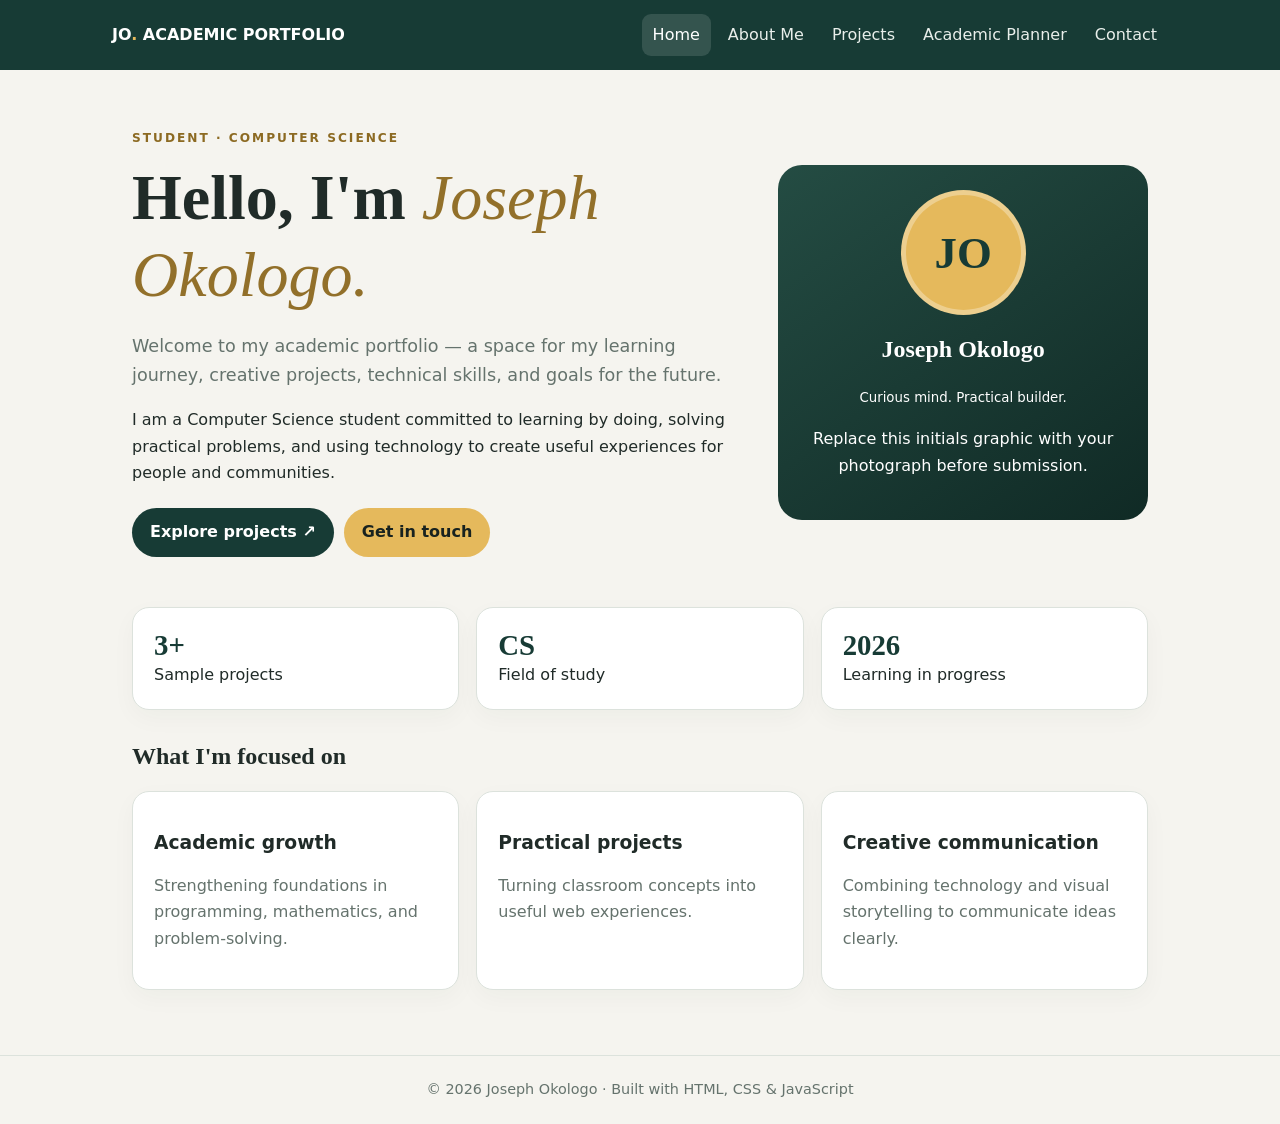
==== index.html @ a7e72e0b "Upload academic portfolio website files Add the HTML pages, responsive CSS stylesheet, and JavaScrip" ====
<!doctype html><html lang="en"><head><meta charset="utf-8"><meta name="viewport" content="width=device-width,initial-scale=1"><meta name="description" content="Joseph Okologo's academic portfolio and student planner"><title>Home | Joseph Okologo</title><link rel="stylesheet" href="styles.css"><script src="script.js" defer></script></head><body><header><div class="nav"><div class="brand">JO<span>.</span> ACADEMIC PORTFOLIO</div><nav aria-label="Main navigation"><a href="index.html" aria-current=page>Home</a><a href="about.html" >About Me</a><a href="projects.html" >Projects</a><a href="planner.html" >Academic Planner</a><a href="contact.html" >Contact</a></nav></div></header><main class="container"><section class="hero"><div><div class="eyebrow">Student · Computer Science</div><h1>Hello, I'm <em>Joseph Okologo.</em></h1><p class="lead">Welcome to my academic portfolio — a space for my learning journey, creative projects, technical skills, and goals for the future.</p><p>I am a Computer Science student committed to learning by doing, solving practical problems, and using technology to create useful experiences for people and communities.</p><div class="actions"><a class="btn" href="projects.html">Explore projects ↗</a><a class="btn gold" href="contact.html">Get in touch</a></div></div><div class="portrait" role="img" aria-label="Initials portrait placeholder"><div><div class="avatar">JO</div><h2>Joseph Okologo</h2><small>Curious mind. Practical builder.</small><p>Replace this initials graphic with your photograph before submission.</p></div></div></section><div class="stats"><div class="stat"><strong>3+</strong>Sample projects</div><div class="stat"><strong>CS</strong>Field of study</div><div class="stat"><strong>2026</strong>Learning in progress</div></div><h2>What I'm focused on</h2><div class="grid3"><article class="card"><h3>Academic growth</h3><p>Strengthening foundations in programming, mathematics, and problem-solving.</p></article><article class="card"><h3>Practical projects</h3><p>Turning classroom concepts into useful web experiences.</p></article><article class="card"><h3>Creative communication</h3><p>Combining technology and visual storytelling to communicate ideas clearly.</p></article></div></main><footer>© <span data-year></span> Joseph Okologo · Built with HTML, CSS & JavaScript</footer></body></html>
---- styles.css ----
*{box-sizing:border-box} :root{--green:#173b35;--gold:#e5b95c;--paper:#f5f4ef;--ink:#202b28;--muted:#65736d;--line:#dce2dc}body{margin:0;background:var(--paper);color:var(--ink);font:16px/1.65 Inter,system-ui,sans-serif}header{background:var(--green);color:#fff;position:sticky;top:0;z-index:5}.nav{max-width:1100px;margin:auto;padding:14px 22px;display:flex;align-items:center;justify-content:space-between;gap:16px;flex-wrap:wrap}.brand{font-weight:800}.brand span{color:var(--gold)}nav{display:flex;gap:6px;flex-wrap:wrap}nav a{color:#e9efeb;text-decoration:none;padding:8px 11px;border-radius:9px}nav a:hover,nav a[aria-current=page]{background:#ffffff20;color:#fff}.container{max-width:1060px;margin:auto;padding:38px 22px 65px}.hero{display:grid;grid-template-columns:1.25fr .75fr;gap:30px;align-items:center;padding:20px 0 38px}.eyebrow{text-transform:uppercase;letter-spacing:2px;font-size:.76rem;font-weight:800;color:#8c6a22}h1,h2,h3{line-height:1.2}h1,h2{font-family:Georgia,serif}h1{font-size:clamp(2.4rem,6vw,4rem);margin:12px 0}h1 em{color:#92702a;font-weight:400}.lead{font-size:1.1rem;color:var(--muted)}.portrait{min-height:300px;border-radius:24px;background:linear-gradient(145deg,#244c43,#102a25);display:grid;place-items:center;text-align:center;color:white;padding:25px}.avatar{width:125px;height:125px;border-radius:50%;background:var(--gold);color:var(--green);display:grid;place-items:center;margin:auto;font:700 2.8rem Georgia;border:5px solid #ffffff50}.actions{display:flex;gap:10px;flex-wrap:wrap;margin-top:22px}.btn{display:inline-block;border:0;border-radius:999px;padding:11px 18px;background:var(--green);color:#fff;font-weight:700;text-decoration:none;cursor:pointer}.btn.gold{background:var(--gold);color:#18221f}.btn:hover{opacity:.88;transform:translateY(-1px)}.grid2,.grid3,.stats{display:grid;gap:17px}.grid2{grid-template-columns:repeat(2,minmax(0,1fr))}.grid3{grid-template-columns:repeat(3,minmax(0,1fr))}.stats{grid-template-columns:repeat(3,1fr);margin:12px 0 32px}.card,.panel,.stat{background:white;border:1px solid var(--line);border-radius:17px;padding:21px;box-shadow:0 8px 24px #1a352509}.stat strong{display:block;font:700 1.8rem Georgia;color:var(--green)}.muted,.card p{color:var(--muted)}.section-head{margin:8px 0 22px}.section-head h1,.section-head h2{margin-bottom:7px}.tag{display:inline-block;padding:3px 9px;border-radius:99px;background:#e8eee8;color:#31564b;font-size:.78rem;font-weight:700;margin:3px}.project-art{height:130px;border-radius:12px;margin-bottom:14px;display:grid;place-items:center;font-size:2.4rem;background:linear-gradient(135deg,#e8d7aa,#f5eee0)}.green{background:linear-gradient(135deg,#21493e,#b7d1bf)}.blue{background:linear-gradient(135deg,#c7d9df,#edf2f3)}.link{color:#275b4c;font-weight:800}.field{display:flex;flex-direction:column;gap:6px;margin-bottom:14px}label{font-weight:700;font-size:.92rem}input,textarea{font:inherit;padding:12px;border:1px solid #cbd5ce;border-radius:10px;width:100%}textarea{min-height:120px;resize:vertical}.form-grid{display:grid;grid-template-columns:1fr 1fr;gap:0 15px}.full{grid-column:1/-1}.feedback{font-size:.9rem}.error{color:#b42318}.success{color:#24754c}.task-form{display:flex;gap:10px;margin-bottom:18px}.task-form input{flex:1}.task-list{list-style:none;padding:0;display:grid;gap:10px}.task{display:flex;align-items:center;gap:12px;padding:13px;border:1px solid var(--line);border-radius:12px;background:#fff}.task span{flex:1;overflow-wrap:anywhere}.task.done span{text-decoration:line-through;color:var(--muted)}.task input[type=checkbox]{width:18px;accent-color:var(--green)}.delete{border:0;background:#fbe8e6;color:#9b2c24;border-radius:8px;padding:7px 10px;cursor:pointer}.table-wrap{overflow:auto}table{width:100%;border-collapse:collapse;min-width:440px}td,th{text-align:left;padding:12px;border-bottom:1px solid var(--line)}th{background:#e9eee8}audio{width:100%}footer{text-align:center;border-top:1px solid var(--line);padding:22px;color:var(--muted);font-size:.9rem}@media(max-width:760px){.hero{grid-template-columns:1fr}.grid3{grid-template-columns:1fr}.grid2,.form-grid{grid-template-columns:1fr}.full{grid-column:auto}.stats{grid-template-columns:1fr}.task-form{flex-direction:column}.container{padding:26px 16px 48px}.nav{align-items:flex-start;flex-direction:column}nav{overflow-x:auto;flex-wrap:nowrap;width:100%}nav a{white-space:nowrap}}
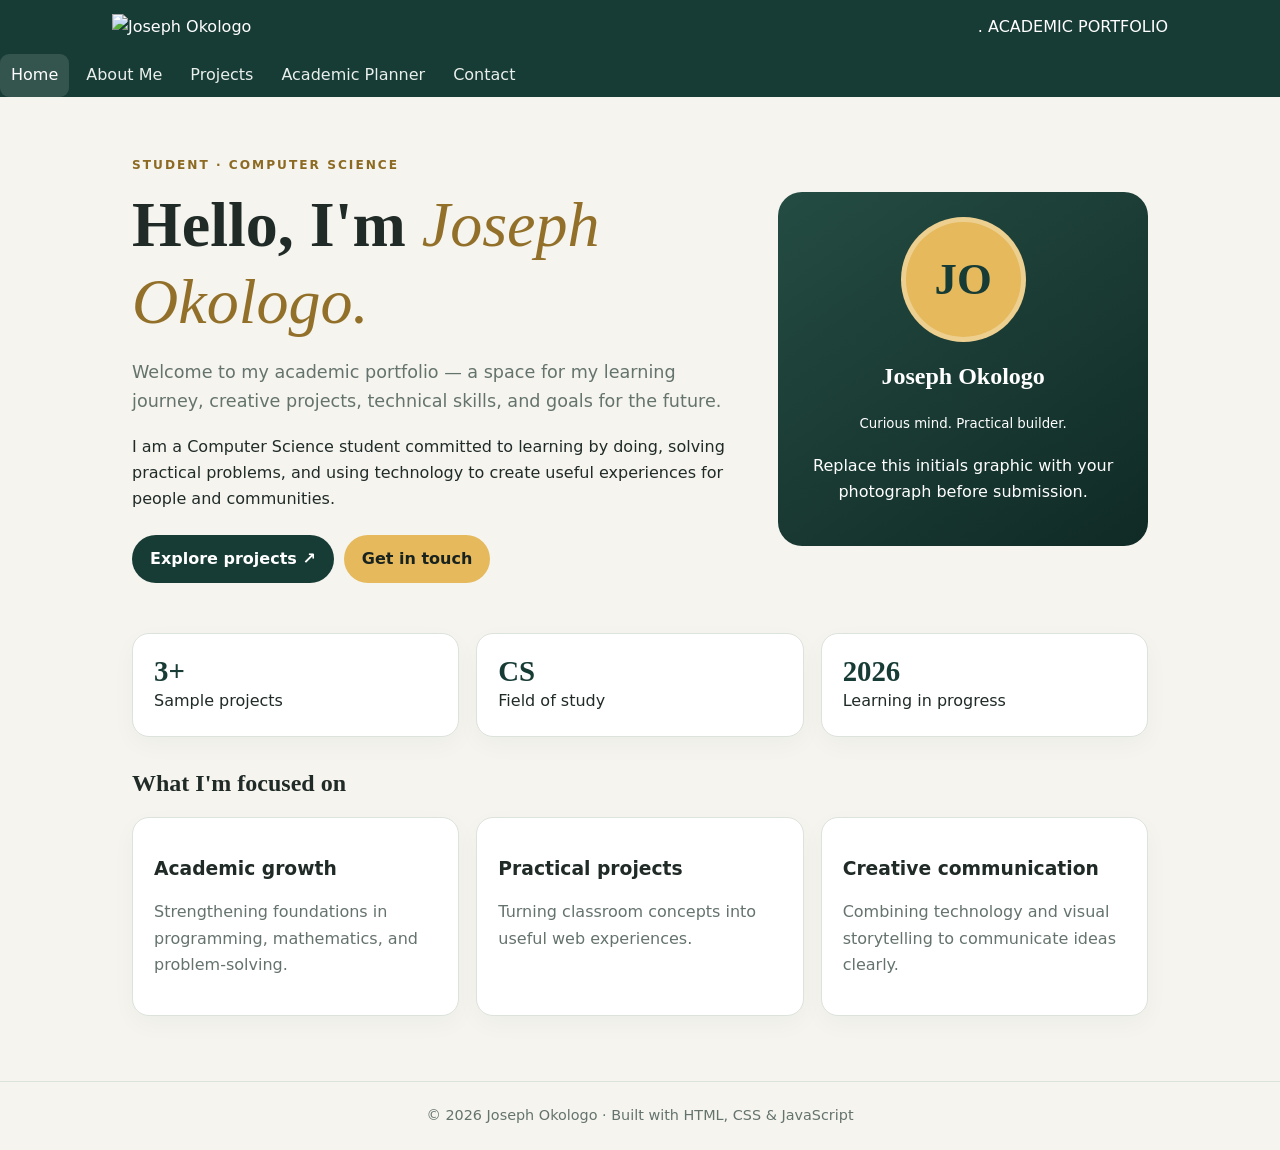
==== commit 79898fc2: "Update index.html" ====
--- a/index.html
+++ b/index.html
@@ -1 +1 @@
-<!doctype html><html lang="en"><head><meta charset="utf-8"><meta name="viewport" content="width=device-width,initial-scale=1"><meta name="description" content="Joseph Okologo's academic portfolio and student planner"><title>Home | Joseph Okologo</title><link rel="stylesheet" href="styles.css"><script src="script.js" defer></script></head><body><header><div class="nav"><div class="brand">JO<span>.</span> ACADEMIC PORTFOLIO</div><nav aria-label="Main navigation"><a href="index.html" aria-current=page>Home</a><a href="about.html" >About Me</a><a href="projects.html" >Projects</a><a href="planner.html" >Academic Planner</a><a href="contact.html" >Contact</a></nav></div></header><main class="container"><section class="hero"><div><div class="eyebrow">Student · Computer Science</div><h1>Hello, I'm <em>Joseph Okologo.</em></h1><p class="lead">Welcome to my academic portfolio — a space for my learning journey, creative projects, technical skills, and goals for the future.</p><p>I am a Computer Science student committed to learning by doing, solving practical problems, and using technology to create useful experiences for people and communities.</p><div class="actions"><a class="btn" href="projects.html">Explore projects ↗</a><a class="btn gold" href="contact.html">Get in touch</a></div></div><div class="portrait" role="img" aria-label="Initials portrait placeholder"><div><div class="avatar">JO</div><h2>Joseph Okologo</h2><small>Curious mind. Practical builder.</small><p>Replace this initials graphic with your photograph before submission.</p></div></div></section><div class="stats"><div class="stat"><strong>3+</strong>Sample projects</div><div class="stat"><strong>CS</strong>Field of study</div><div class="stat"><strong>2026</strong>Learning in progress</div></div><h2>What I'm focused on</h2><div class="grid3"><article class="card"><h3>Academic growth</h3><p>Strengthening foundations in programming, mathematics, and problem-solving.</p></article><article class="card"><h3>Practical projects</h3><p>Turning classroom concepts into useful web experiences.</p></article><article class="card"><h3>Creative communication</h3><p>Combining technology and visual storytelling to communicate ideas clearly.</p></article></div></main><footer>© <span data-year></span> Joseph Okologo · Built with HTML, CSS & JavaScript</footer></body></html>+<!doctype html><html lang="en"><head><meta charset="utf-8"><meta name="viewport" content="width=device-width,initial-scale=1"><meta name="description" content="Joseph Okologo's academic portfolio and student planner"><title>Home | Joseph Okologo</title><link rel="stylesheet" href="styles.css"><script src="script.js" defer></script></head><body><header><div class="nav"><img src="joseph.jpg" alt="Joseph Okologo" class="profile-photo" />.</span> ACADEMIC PORTFOLIO</div><nav aria-label="Main navigation"><a href="index.html" aria-current=page>Home</a><a href="about.html" >About Me</a><a href="projects.html" >Projects</a><a href="planner.html" >Academic Planner</a><a href="contact.html" >Contact</a></nav></div></header><main class="container"><section class="hero"><div><div class="eyebrow">Student · Computer Science</div><h1>Hello, I'm <em>Joseph Okologo.</em></h1><p class="lead">Welcome to my academic portfolio — a space for my learning journey, creative projects, technical skills, and goals for the future.</p><p>I am a Computer Science student committed to learning by doing, solving practical problems, and using technology to create useful experiences for people and communities.</p><div class="actions"><a class="btn" href="projects.html">Explore projects ↗</a><a class="btn gold" href="contact.html">Get in touch</a></div></div><div class="portrait" role="img" aria-label="Initials portrait placeholder"><div><div class="avatar">JO</div><h2>Joseph Okologo</h2><small>Curious mind. Practical builder.</small><p>Replace this initials graphic with your photograph before submission.</p></div></div></section><div class="stats"><div class="stat"><strong>3+</strong>Sample projects</div><div class="stat"><strong>CS</strong>Field of study</div><div class="stat"><strong>2026</strong>Learning in progress</div></div><h2>What I'm focused on</h2><div class="grid3"><article class="card"><h3>Academic growth</h3><p>Strengthening foundations in programming, mathematics, and problem-solving.</p></article><article class="card"><h3>Practical projects</h3><p>Turning classroom concepts into useful web experiences.</p></article><article class="card"><h3>Creative communication</h3><p>Combining technology and visual storytelling to communicate ideas clearly.</p></article></div></main><footer>© <span data-year></span> Joseph Okologo · Built with HTML, CSS & JavaScript</footer></body></html>
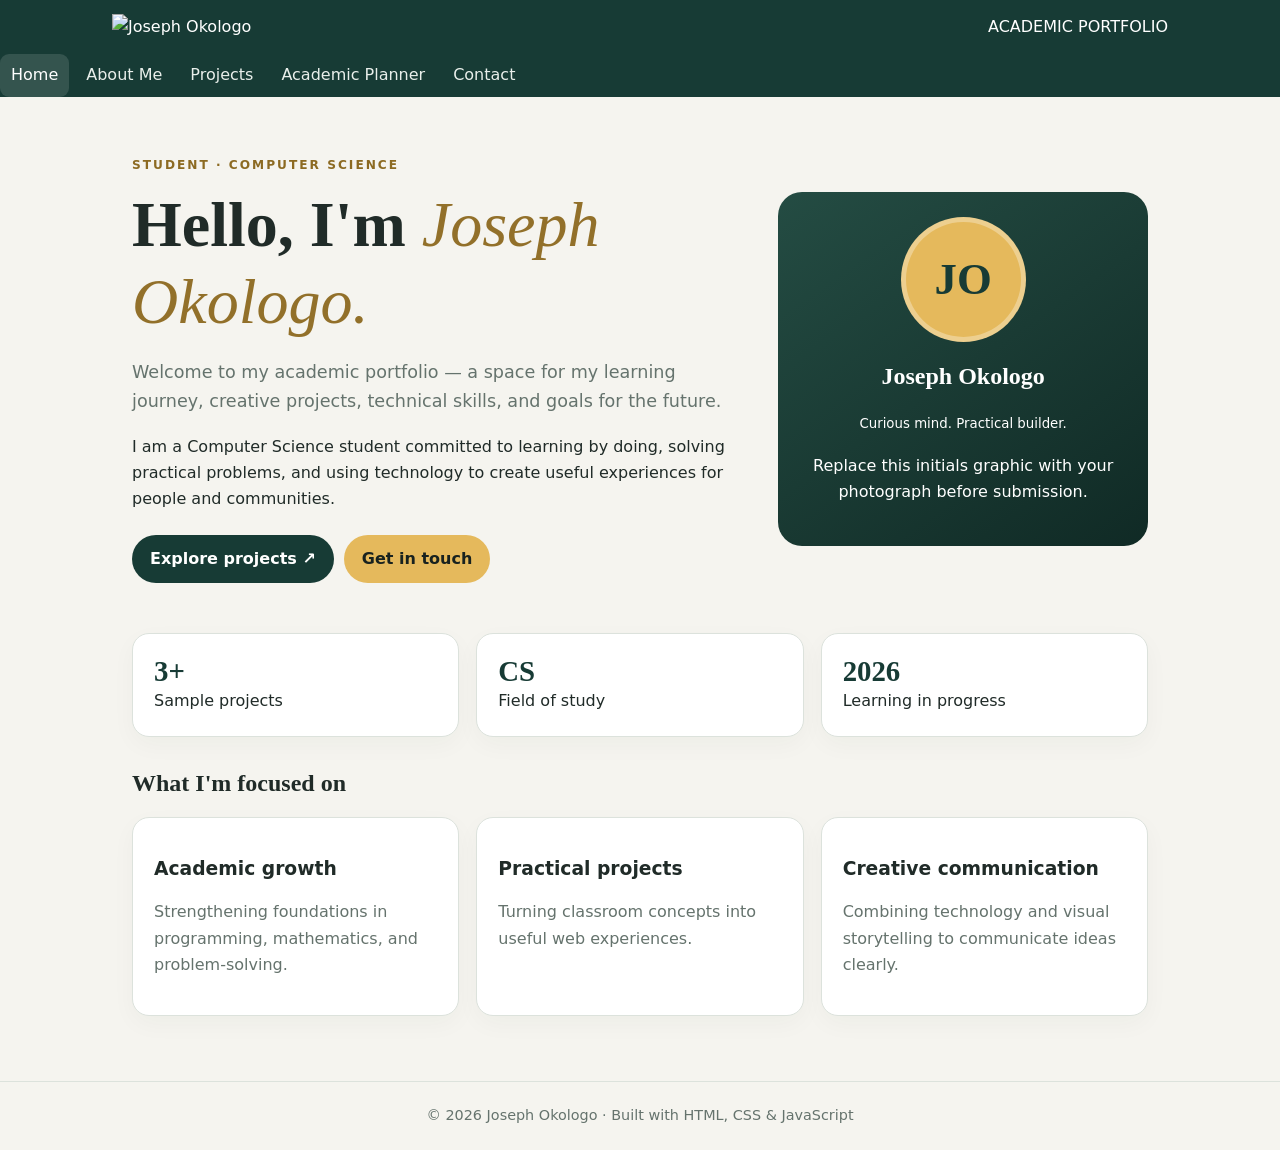
==== commit ad69f12d: "Update index.html" ====
--- a/index.html
+++ b/index.html
@@ -1 +1 @@
-<!doctype html><html lang="en"><head><meta charset="utf-8"><meta name="viewport" content="width=device-width,initial-scale=1"><meta name="description" content="Joseph Okologo's academic portfolio and student planner"><title>Home | Joseph Okologo</title><link rel="stylesheet" href="styles.css"><script src="script.js" defer></script></head><body><header><div class="nav"><img src="joseph.jpg" alt="Joseph Okologo" class="profile-photo" />.</span> ACADEMIC PORTFOLIO</div><nav aria-label="Main navigation"><a href="index.html" aria-current=page>Home</a><a href="about.html" >About Me</a><a href="projects.html" >Projects</a><a href="planner.html" >Academic Planner</a><a href="contact.html" >Contact</a></nav></div></header><main class="container"><section class="hero"><div><div class="eyebrow">Student · Computer Science</div><h1>Hello, I'm <em>Joseph Okologo.</em></h1><p class="lead">Welcome to my academic portfolio — a space for my learning journey, creative projects, technical skills, and goals for the future.</p><p>I am a Computer Science student committed to learning by doing, solving practical problems, and using technology to create useful experiences for people and communities.</p><div class="actions"><a class="btn" href="projects.html">Explore projects ↗</a><a class="btn gold" href="contact.html">Get in touch</a></div></div><div class="portrait" role="img" aria-label="Initials portrait placeholder"><div><div class="avatar">JO</div><h2>Joseph Okologo</h2><small>Curious mind. Practical builder.</small><p>Replace this initials graphic with your photograph before submission.</p></div></div></section><div class="stats"><div class="stat"><strong>3+</strong>Sample projects</div><div class="stat"><strong>CS</strong>Field of study</div><div class="stat"><strong>2026</strong>Learning in progress</div></div><h2>What I'm focused on</h2><div class="grid3"><article class="card"><h3>Academic growth</h3><p>Strengthening foundations in programming, mathematics, and problem-solving.</p></article><article class="card"><h3>Practical projects</h3><p>Turning classroom concepts into useful web experiences.</p></article><article class="card"><h3>Creative communication</h3><p>Combining technology and visual storytelling to communicate ideas clearly.</p></article></div></main><footer>© <span data-year></span> Joseph Okologo · Built with HTML, CSS & JavaScript</footer></body></html>
+<!doctype html><html lang="en"><head><meta charset="utf-8"><meta name="viewport" content="width=device-width,initial-scale=1"><meta name="description" content="Joseph Okologo's academic portfolio and student planner"><title>Home | Joseph Okologo</title><link rel="stylesheet" href="styles.css"><script src="script.js" defer></script></head><body><header><div class="nav"> <img src="joseph.jpg" alt="Joseph Okologo" class="profile-photo"/> </span> ACADEMIC PORTFOLIO</div><nav aria-label="Main navigation"><a href="index.html" aria-current=page>Home</a><a href="about.html" >About Me</a><a href="projects.html" >Projects</a><a href="planner.html" >Academic Planner</a><a href="contact.html" >Contact</a></nav></div></header><main class="container"><section class="hero"><div><div class="eyebrow">Student · Computer Science</div><h1>Hello, I'm <em>Joseph Okologo.</em></h1><p class="lead">Welcome to my academic portfolio — a space for my learning journey, creative projects, technical skills, and goals for the future.</p><p>I am a Computer Science student committed to learning by doing, solving practical problems, and using technology to create useful experiences for people and communities.</p><div class="actions"><a class="btn" href="projects.html">Explore projects ↗</a><a class="btn gold" href="contact.html">Get in touch</a></div></div><div class="portrait" role="img" aria-label="Initials portrait placeholder"><div><div class="avatar">JO</div><h2>Joseph Okologo</h2><small>Curious mind. Practical builder.</small><p>Replace this initials graphic with your photograph before submission.</p></div></div></section><div class="stats"><div class="stat"><strong>3+</strong>Sample projects</div><div class="stat"><strong>CS</strong>Field of study</div><div class="stat"><strong>2026</strong>Learning in progress</div></div><h2>What I'm focused on</h2><div class="grid3"><article class="card"><h3>Academic growth</h3><p>Strengthening foundations in programming, mathematics, and problem-solving.</p></article><article class="card"><h3>Practical projects</h3><p>Turning classroom concepts into useful web experiences.</p></article><article class="card"><h3>Creative communication</h3><p>Combining technology and visual storytelling to communicate ideas clearly.</p></article></div></main><footer>© <span data-year></span> Joseph Okologo · Built with HTML, CSS & JavaScript</footer></body></html>
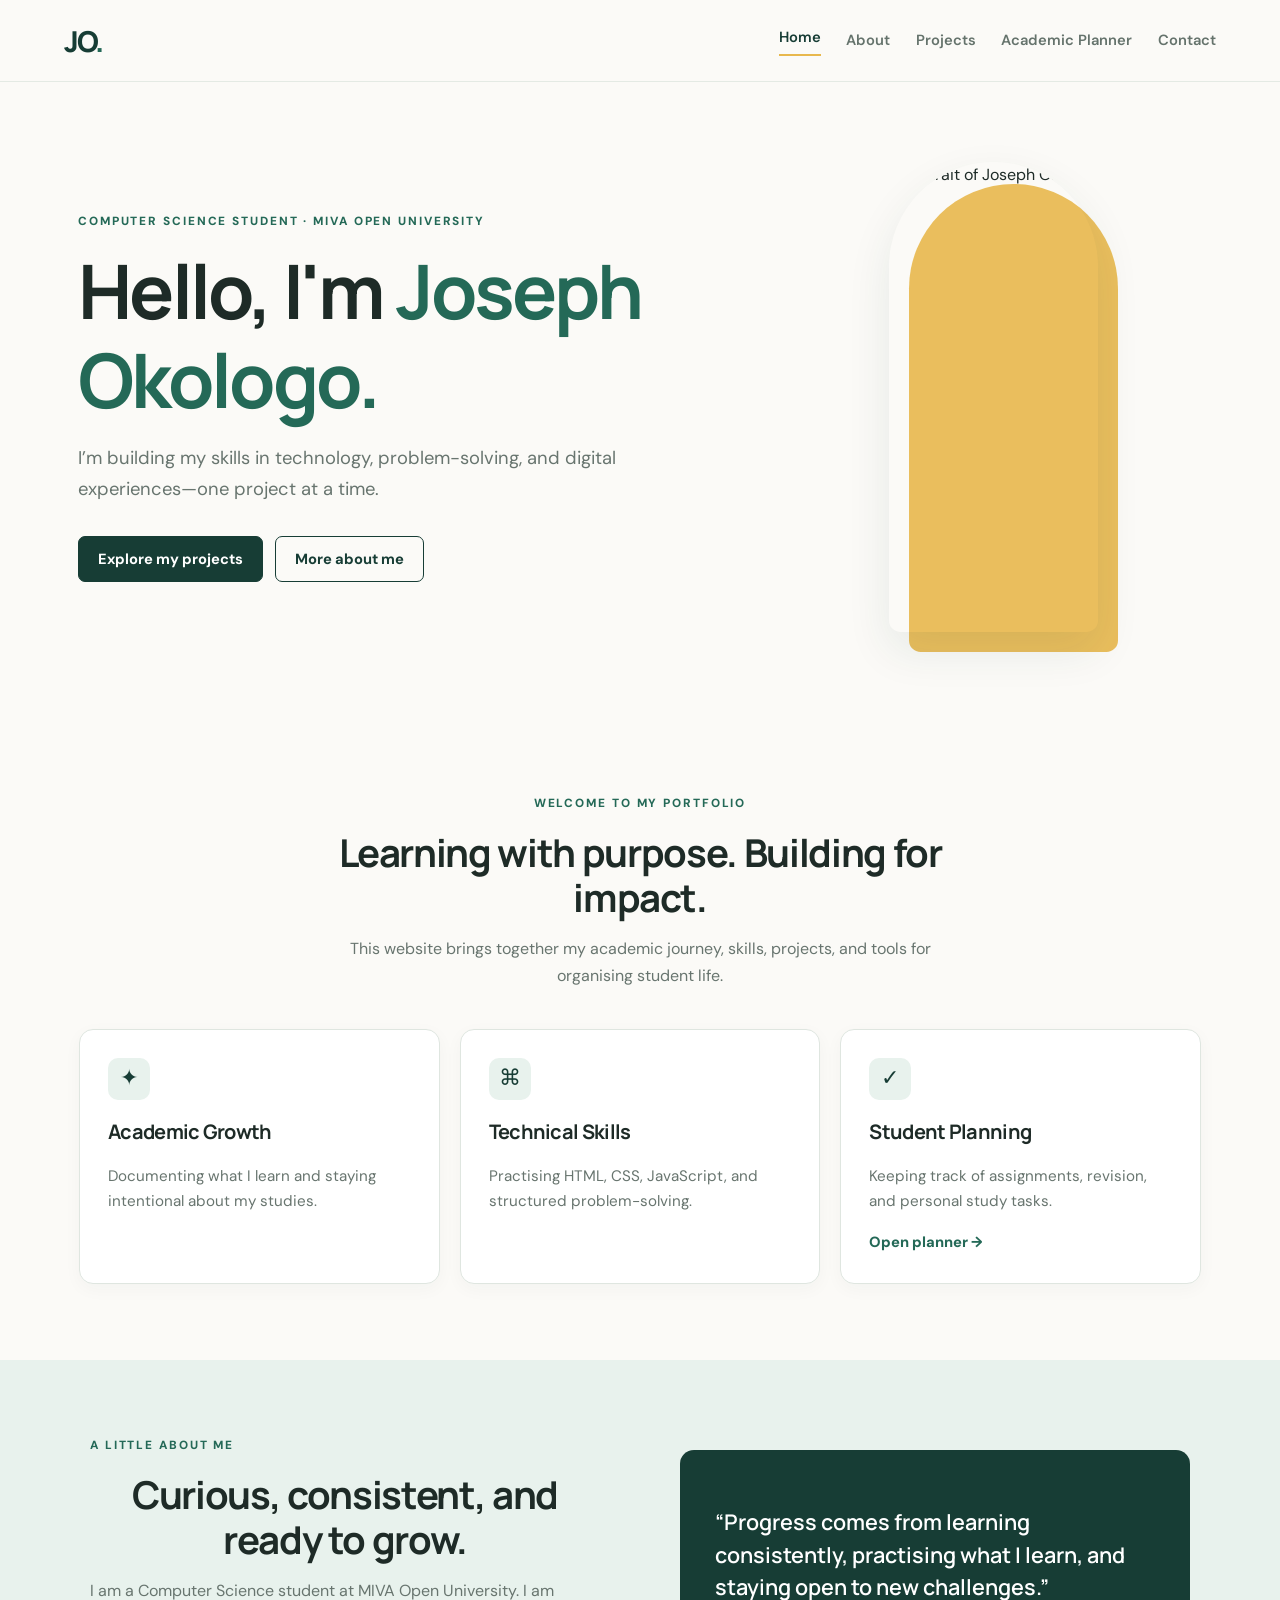
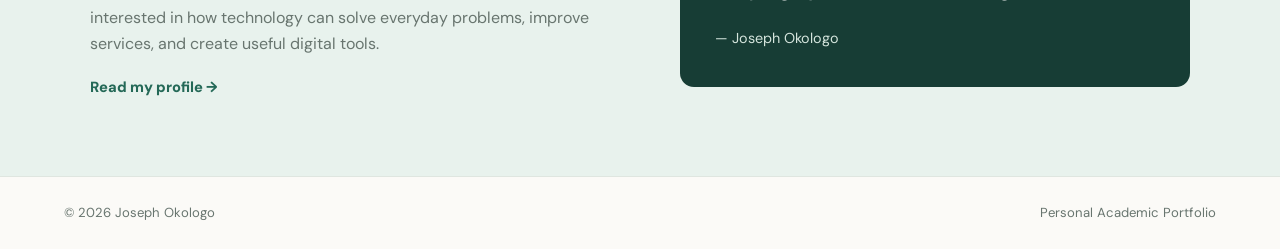
==== commit 757be38f: "Upload academic portfolio website files" ====
--- a/index.html
+++ b/index.html
@@ -1 +1,7 @@
-<!doctype html><html lang="en"><head><meta charset="utf-8"><meta name="viewport" content="width=device-width,initial-scale=1"><meta name="description" content="Joseph Okologo's academic portfolio and student planner"><title>Home | Joseph Okologo</title><link rel="stylesheet" href="styles.css"><script src="script.js" defer></script></head><body><header><div class="nav"> <img src="joseph.jpg" alt="Joseph Okologo" class="profile-photo"/> </span> ACADEMIC PORTFOLIO</div><nav aria-label="Main navigation"><a href="index.html" aria-current=page>Home</a><a href="about.html" >About Me</a><a href="projects.html" >Projects</a><a href="planner.html" >Academic Planner</a><a href="contact.html" >Contact</a></nav></div></header><main class="container"><section class="hero"><div><div class="eyebrow">Student · Computer Science</div><h1>Hello, I'm <em>Joseph Okologo.</em></h1><p class="lead">Welcome to my academic portfolio — a space for my learning journey, creative projects, technical skills, and goals for the future.</p><p>I am a Computer Science student committed to learning by doing, solving practical problems, and using technology to create useful experiences for people and communities.</p><div class="actions"><a class="btn" href="projects.html">Explore projects ↗</a><a class="btn gold" href="contact.html">Get in touch</a></div></div><div class="portrait" role="img" aria-label="Initials portrait placeholder"><div><div class="avatar">JO</div><h2>Joseph Okologo</h2><small>Curious mind. Practical builder.</small><p>Replace this initials graphic with your photograph before submission.</p></div></div></section><div class="stats"><div class="stat"><strong>3+</strong>Sample projects</div><div class="stat"><strong>CS</strong>Field of study</div><div class="stat"><strong>2026</strong>Learning in progress</div></div><h2>What I'm focused on</h2><div class="grid3"><article class="card"><h3>Academic growth</h3><p>Strengthening foundations in programming, mathematics, and problem-solving.</p></article><article class="card"><h3>Practical projects</h3><p>Turning classroom concepts into useful web experiences.</p></article><article class="card"><h3>Creative communication</h3><p>Combining technology and visual storytelling to communicate ideas clearly.</p></article></div></main><footer>© <span data-year></span> Joseph Okologo · Built with HTML, CSS & JavaScript</footer></body></html>
+<!doctype html>
+<html lang="en"><head><meta charset="utf-8"><meta name="viewport" content="width=device-width, initial-scale=1"><meta name="description" content="Joseph Okologo's academic portfolio"><title>Home | Joseph Okologo</title><link rel="stylesheet" href="styles.css"><script src="script.js" defer></script></head>
+<body><header class="site-header"><a class="brand" href="index.html">JO<span>.</span></a><button class="menu-toggle" aria-label="Toggle navigation" aria-expanded="false">☰</button><nav class="nav"><a class="active" href="index.html">Home</a><a href="about.html">About</a><a href="projects.html">Projects</a><a href="planner.html">Academic Planner</a><a href="contact.html">Contact</a></nav></header>
+<main><section class="hero"><div class="hero-copy"><p class="eyebrow">COMPUTER SCIENCE STUDENT · MIVA OPEN UNIVERSITY</p><h1>Hello, I'm <span>Joseph Okologo.</span></h1><p class="lead">I’m building my skills in technology, problem-solving, and digital experiences—one project at a time.</p><div class="actions"><a class="button" href="projects.html">Explore my projects</a><a class="button button-outline" href="about.html">More about me</a></div></div><div class="portrait-wrap"><img class="portrait" src="assets/joseph.jpeg" alt="Portrait of Joseph Okologo"></div></section>
+<section class="section"><div class="section-heading"><p class="eyebrow">WELCOME TO MY PORTFOLIO</p><h2>Learning with purpose. Building for impact.</h2><p>This website brings together my academic journey, skills, projects, and tools for organising student life.</p></div><div class="cards three"><article class="card"><span class="card-icon">✦</span><h3>Academic Growth</h3><p>Documenting what I learn and staying intentional about my studies.</p></article><article class="card"><span class="card-icon">⌘</span><h3>Technical Skills</h3><p>Practising HTML, CSS, JavaScript, and structured problem-solving.</p></article><article class="card"><span class="card-icon">✓</span><h3>Student Planning</h3><p>Keeping track of assignments, revision, and personal study tasks.</p><a class="text-link" href="planner.html">Open planner →</a></article></div></section>
+<section class="section tinted"><div class="split"><div><p class="eyebrow">A LITTLE ABOUT ME</p><h2>Curious, consistent, and ready to grow.</h2><p>I am a Computer Science student at MIVA Open University. I am interested in how technology can solve everyday problems, improve services, and create useful digital tools.</p><a class="text-link" href="about.html">Read my profile →</a></div><div class="quote-card"><p>“Progress comes from learning consistently, practising what I learn, and staying open to new challenges.”</p><span>— Joseph Okologo</span></div></div></section></main>
+<footer class="footer"><span>© <span data-year></span> Joseph Okologo</span><span>Personal Academic Portfolio</span></footer></body></html>
--- a/styles.css
+++ b/styles.css
@@ -1 +1,2 @@
-*{box-sizing:border-box} :root{--green:#173b35;--gold:#e5b95c;--paper:#f5f4ef;--ink:#202b28;--muted:#65736d;--line:#dce2dc}body{margin:0;background:var(--paper);color:var(--ink);font:16px/1.65 Inter,system-ui,sans-serif}header{background:var(--green);color:#fff;position:sticky;top:0;z-index:5}.nav{max-width:1100px;margin:auto;padding:14px 22px;display:flex;align-items:center;justify-content:space-between;gap:16px;flex-wrap:wrap}.brand{font-weight:800}.brand span{color:var(--gold)}nav{display:flex;gap:6px;flex-wrap:wrap}nav a{color:#e9efeb;text-decoration:none;padding:8px 11px;border-radius:9px}nav a:hover,nav a[aria-current=page]{background:#ffffff20;color:#fff}.container{max-width:1060px;margin:auto;padding:38px 22px 65px}.hero{display:grid;grid-template-columns:1.25fr .75fr;gap:30px;align-items:center;padding:20px 0 38px}.eyebrow{text-transform:uppercase;letter-spacing:2px;font-size:.76rem;font-weight:800;color:#8c6a22}h1,h2,h3{line-height:1.2}h1,h2{font-family:Georgia,serif}h1{font-size:clamp(2.4rem,6vw,4rem);margin:12px 0}h1 em{color:#92702a;font-weight:400}.lead{font-size:1.1rem;color:var(--muted)}.portrait{min-height:300px;border-radius:24px;background:linear-gradient(145deg,#244c43,#102a25);display:grid;place-items:center;text-align:center;color:white;padding:25px}.avatar{width:125px;height:125px;border-radius:50%;background:var(--gold);color:var(--green);display:grid;place-items:center;margin:auto;font:700 2.8rem Georgia;border:5px solid #ffffff50}.actions{display:flex;gap:10px;flex-wrap:wrap;margin-top:22px}.btn{display:inline-block;border:0;border-radius:999px;padding:11px 18px;background:var(--green);color:#fff;font-weight:700;text-decoration:none;cursor:pointer}.btn.gold{background:var(--gold);color:#18221f}.btn:hover{opacity:.88;transform:translateY(-1px)}.grid2,.grid3,.stats{display:grid;gap:17px}.grid2{grid-template-columns:repeat(2,minmax(0,1fr))}.grid3{grid-template-columns:repeat(3,minmax(0,1fr))}.stats{grid-template-columns:repeat(3,1fr);margin:12px 0 32px}.card,.panel,.stat{background:white;border:1px solid var(--line);border-radius:17px;padding:21px;box-shadow:0 8px 24px #1a352509}.stat strong{display:block;font:700 1.8rem Georgia;color:var(--green)}.muted,.card p{color:var(--muted)}.section-head{margin:8px 0 22px}.section-head h1,.section-head h2{margin-bottom:7px}.tag{display:inline-block;padding:3px 9px;border-radius:99px;background:#e8eee8;color:#31564b;font-size:.78rem;font-weight:700;margin:3px}.project-art{height:130px;border-radius:12px;margin-bottom:14px;display:grid;place-items:center;font-size:2.4rem;background:linear-gradient(135deg,#e8d7aa,#f5eee0)}.green{background:linear-gradient(135deg,#21493e,#b7d1bf)}.blue{background:linear-gradient(135deg,#c7d9df,#edf2f3)}.link{color:#275b4c;font-weight:800}.field{display:flex;flex-direction:column;gap:6px;margin-bottom:14px}label{font-weight:700;font-size:.92rem}input,textarea{font:inherit;padding:12px;border:1px solid #cbd5ce;border-radius:10px;width:100%}textarea{min-height:120px;resize:vertical}.form-grid{display:grid;grid-template-columns:1fr 1fr;gap:0 15px}.full{grid-column:1/-1}.feedback{font-size:.9rem}.error{color:#b42318}.success{color:#24754c}.task-form{display:flex;gap:10px;margin-bottom:18px}.task-form input{flex:1}.task-list{list-style:none;padding:0;display:grid;gap:10px}.task{display:flex;align-items:center;gap:12px;padding:13px;border:1px solid var(--line);border-radius:12px;background:#fff}.task span{flex:1;overflow-wrap:anywhere}.task.done span{text-decoration:line-through;color:var(--muted)}.task input[type=checkbox]{width:18px;accent-color:var(--green)}.delete{border:0;background:#fbe8e6;color:#9b2c24;border-radius:8px;padding:7px 10px;cursor:pointer}.table-wrap{overflow:auto}table{width:100%;border-collapse:collapse;min-width:440px}td,th{text-align:left;padding:12px;border-bottom:1px solid var(--line)}th{background:#e9eee8}audio{width:100%}footer{text-align:center;border-top:1px solid var(--line);padding:22px;color:var(--muted);font-size:.9rem}@media(max-width:760px){.hero{grid-template-columns:1fr}.grid3{grid-template-columns:1fr}.grid2,.form-grid{grid-template-columns:1fr}.full{grid-column:auto}.stats{grid-template-columns:1fr}.task-form{flex-direction:column}.container{padding:26px 16px 48px}.nav{align-items:flex-start;flex-direction:column}nav{overflow-x:auto;flex-wrap:nowrap;width:100%}nav a{white-space:nowrap}}
+@import url('https://fonts.googleapis.com/css2?family=DM+Sans:wght@400;500;600;700&family=Manrope:wght@400;500;600;700;800&display=swap');
+:root{--green:#173d35;--green2:#246957;--mint:#e8f2ed;--gold:#e8b84d;--ink:#1e2b27;--muted:#68756f;--paper:#fbfaf7;--line:#dfe6e0;--white:#fff;--shadow:0 18px 45px rgba(23,61,53,.09)}*{box-sizing:border-box}html{scroll-behavior:smooth}body{margin:0;background:var(--paper);color:var(--ink);font-family:'DM Sans',Arial,sans-serif;line-height:1.65}h1,h2,h3{font-family:Manrope,'DM Sans',sans-serif;line-height:1.18;letter-spacing:-.035em}h1{font-size:clamp(2.5rem,6vw,4.7rem);margin:.4rem 0 1rem}h2{font-size:clamp(1.65rem,3vw,2.5rem);margin:.4rem 0 1rem}h3{font-size:1.25rem}p{color:var(--muted)}a{color:inherit;text-decoration:none}.site-header{height:82px;padding:0 max(5vw,24px);display:flex;align-items:center;justify-content:space-between;background:rgba(251,250,247,.94);border-bottom:1px solid rgba(223,230,224,.8);position:sticky;top:0;z-index:20;backdrop-filter:blur(14px)}.brand{font:800 1.8rem Manrope,sans-serif;color:var(--green);letter-spacing:-.08em}.brand span,h1 span{color:var(--green2)}.nav{display:flex;align-items:center;gap:1.6rem}.nav a{font-size:.92rem;font-weight:600;color:#65736c;transition:color .2s}.nav a:hover,.nav a.active{color:var(--green)}.nav a.active:after{content:'';display:block;height:2px;background:var(--gold);margin-top:5px}.menu-toggle{display:none;background:none;border:0;font-size:1.5rem;color:var(--green)}main{min-height:65vh}.hero{max-width:1180px;margin:auto;padding:80px 28px 86px;display:grid;grid-template-columns:1.2fr .8fr;gap:5rem;align-items:center;min-height:570px}.eyebrow{font-size:.74rem;letter-spacing:.16em;font-weight:800;color:var(--green2);margin:0 0 1rem}.hero .lead{font-size:1.15rem;max-width:570px}.actions{display:flex;gap:12px;flex-wrap:wrap;margin-top:2rem}.button{display:inline-flex;align-items:center;justify-content:center;border:1px solid var(--green);background:var(--green);color:white;border-radius:7px;padding:12px 19px;font:700 .92rem 'DM Sans',sans-serif;cursor:pointer;transition:transform .2s,background .2s}.button:hover{background:var(--green2);transform:translateY(-2px)}.button-outline{background:transparent;color:var(--green)}.button-outline:hover{color:white}.portrait-wrap{position:relative;max-width:390px;justify-self:center}.portrait-wrap:before{content:'';position:absolute;inset:22px -20px -20px 20px;background:var(--gold);border-radius:180px 180px 20px 20px;opacity:.9}.portrait{position:relative;display:block;width:100%;height:470px;object-fit:cover;object-position:center 25%;border-radius:180px 180px 20px 20px;box-shadow:var(--shadow)}.section{padding:76px max(5vw,24px);max-width:1250px;margin:auto}.section-heading{text-align:center;max-width:680px;margin:0 auto 2.5rem}.section-heading p:last-child{max-width:590px;margin:0 auto}.cards{display:grid;gap:20px}.three{grid-template-columns:repeat(3,minmax(0,1fr))}.card{background:white;border:1px solid var(--line);border-radius:14px;overflow:hidden;box-shadow:0 5px 18px rgba(23,61,53,.035);transition:transform .25s,box-shadow .25s}.card:hover{transform:translateY(-5px);box-shadow:var(--shadow)}.card:not(.project-card){padding:28px}.card-icon{display:grid;place-items:center;width:42px;height:42px;background:var(--mint);color:var(--green);border-radius:10px;font-size:1.4rem}.card p{font-size:.95rem}.text-link{font-weight:800;color:var(--green2);font-size:.92rem}.text-link:hover{text-decoration:underline}.tinted{background:var(--mint);max-width:none;padding-left:max(5vw,24px);padding-right:max(5vw,24px)}.split{max-width:1100px;margin:auto;display:grid;grid-template-columns:1fr 1fr;gap:5rem;align-items:center}.quote-card{background:var(--green);padding:35px;border-radius:14px;color:white}.quote-card p{font:600 1.35rem/1.5 Manrope,sans-serif;color:white}.quote-card span{color:#d5e5dd;font-size:.9rem}.footer{display:flex;justify-content:space-between;gap:1rem;padding:25px max(5vw,24px);border-top:1px solid var(--line);font-size:.82rem;color:var(--muted)}.page-main{max-width:1150px;margin:auto;padding:55px 28px 80px}.page-intro{text-align:center;padding:28px 0 45px}.page-intro h1{font-size:clamp(2.4rem,5vw,3.8rem)}.page-intro p:last-child{max-width:650px;margin:0 auto}.profile-layout{display:grid;grid-template-columns:300px 1fr;gap:3rem;align-items:start}.about-portrait{width:100%;height:390px;object-fit:cover;object-position:center 20%;border-radius:12px;box-shadow:var(--shadow)}.profile-layout h2{font-size:1.45rem;margin-top:0}.profile-layout p{margin-top:0}.clean-list{color:var(--muted);padding-left:1.25rem}.skill-list{display:grid;grid-template-columns:1fr 1fr;gap:20px}.skill-list span{font-weight:700;font-size:.92rem}.skill-track{height:8px;background:#e2e9e4;border-radius:20px;margin-top:8px;overflow:hidden}.skill-track i{display:block;height:100%;background:var(--green2);border-radius:20px}.small-note{font-size:.82rem}.table-wrap{overflow-x:auto}table{border-collapse:collapse;width:100%;background:white;border-radius:10px;overflow:hidden}th,td{text-align:left;padding:14px 16px;border-bottom:1px solid var(--line)}th{background:var(--mint);color:var(--green)}.project-grid{margin-bottom:40px}.project-art{height:210px;padding:20px;position:relative;display:flex;align-items:center;justify-content:center;overflow:hidden}.project-art>span{position:absolute;top:12px;left:16px;font-size:.8rem;font-weight:800;opacity:.7}.art-one{background:#e4eee8}.art-two{background:#f5e8c8}.art-three{background:#e8e7f2}.mini-window,.task-demo,.form-demo{background:white;border-radius:10px;box-shadow:0 12px 30px #183d3520;padding:18px;width:65%;min-height:115px}.mini-window b{display:block;color:var(--green);font-size:1.5rem;margin-bottom:12px}.mini-window i,.form-demo i{display:block;height:7px;background:#dce6df;border-radius:6px;margin:8px 0;width:85%}.mini-window i:last-child{width:55%}.task-demo{width:75%;font-size:.8rem}.task-demo p{margin:7px 0;color:#52635e}.form-demo b{display:block;color:var(--green2);margin-top:15px}.project-content{padding:22px}.project-content h2{font-size:1.35rem}.project-content p:not(.eyebrow){font-size:.91rem}.learning-video{display:block;width:min(100%,700px);max-height:390px;background:#111;border-radius:12px;margin:20px auto 8px}.section.tinted h2,.section.tinted>p{text-align:center}.planner-panel{max-width:800px;margin:0 auto;background:white;border:1px solid var(--line);padding:clamp(20px,4vw,38px);border-radius:16px;box-shadow:var(--shadow)}.planner-top{display:flex;justify-content:space-between;gap:1rem;align-items:center}.planner-top h2{font-size:1.6rem;margin-bottom:.3rem}.muted{font-size:.9rem;margin-top:0}.task-count{background:var(--mint);border-radius:10px;padding:10px 16px;text-align:center;min-width:86px}.task-count strong,.task-count span{display:block}.task-count strong{font-size:1.4rem;color:var(--green)}.task-count span{font-size:.75rem;color:var(--muted)}.task-form{margin:25px 0}.task-form label,.form-field label{display:block;font-size:.9rem;font-weight:700;margin-bottom:7px}.input-row{display:flex;gap:10px}input,textarea{width:100%;border:1px solid #cfdad2;border-radius:7px;padding:12px 13px;font:inherit;color:var(--ink);background:#fff}input:focus,textarea:focus{outline:2px solid #a5c7b7;border-color:var(--green2)}.input-row input{flex:1;min-width:0}.planner-filters{display:flex;gap:8px;border-bottom:1px solid var(--line);padding-bottom:14px}.filter-button{background:transparent;border:1px solid var(--line);border-radius:20px;padding:7px 13px;color:var(--muted);cursor:pointer}.filter-button.active{background:var(--green);color:white;border-color:var(--green)}.task-list{list-style:none;margin:0;padding:0}.task-item{display:flex;align-items:center;gap:12px;padding:14px 3px;border-bottom:1px solid #edf0ed}.task-item input[type=checkbox]{width:18px;height:18px;accent-color:var(--green);flex-shrink:0}.task-text{flex:1;overflow-wrap:anywhere}.task-item.completed .task-text{text-decoration:line-through;color:#8b9790}.delete-task{border:0;background:#f9e9e6;color:#963c2f;border-radius:6px;padding:7px 10px;cursor:pointer}.empty-state{text-align:center;padding:25px;color:var(--muted)}.clear-button{border:0;background:none;padding:12px 0;cursor:pointer}.contact-layout{display:grid;grid-template-columns:.8fr 1.2fr;gap:4rem;align-items:start}.contact-copy h2{font-size:1.8rem}.contact-note{background:var(--mint);border-radius:10px;padding:18px;margin-top:25px}.contact-note ul{padding-left:20px;color:var(--muted);margin-bottom:0}.contact-form{background:white;border:1px solid var(--line);padding:28px;border-radius:14px;box-shadow:var(--shadow)}.form-field{margin-bottom:17px}.form-field textarea{resize:vertical}.field-error{display:block;color:#a13f35;font-size:.8rem;min-height:1.1em}.invalid{border-color:#b94c42}.form-feedback{font-weight:700;font-size:.92rem}.form-feedback.success{color:var(--green2)}.form-feedback.error{color:#a13f35}@media(max-width:800px){.site-header{height:70px}.menu-toggle{display:block}.nav{display:none;position:absolute;top:69px;left:0;right:0;background:var(--paper);padding:18px 24px 24px;box-shadow:var(--shadow);flex-direction:column;align-items:flex-start;gap:14px}.nav.open{display:flex}.nav a.active:after{display:none}.hero{grid-template-columns:1fr;gap:2.5rem;padding-top:55px;text-align:center}.hero .lead{margin-left:auto;margin-right:auto}.actions{justify-content:center}.portrait-wrap{width:min(78%,340px);grid-row:1}.portrait{height:390px}.three{grid-template-columns:1fr}.split,.profile-layout,.contact-layout{grid-template-columns:1fr;gap:2rem}.about-portrait{max-width:320px;height:360px}.skill-list{grid-template-columns:1fr}.project-art{height:190px}.page-main{padding-top:35px}.footer{flex-direction:column;gap:3px}.section{padding-top:55px;padding-bottom:55px}}@media(max-width:480px){.input-row{flex-direction:column}.input-row .button{width:100%}.planner-top{align-items:flex-start}.planner-filters{flex-wrap:wrap}.contact-form{padding:20px}.portrait{height:340px}.quote-card{padding:25px}}
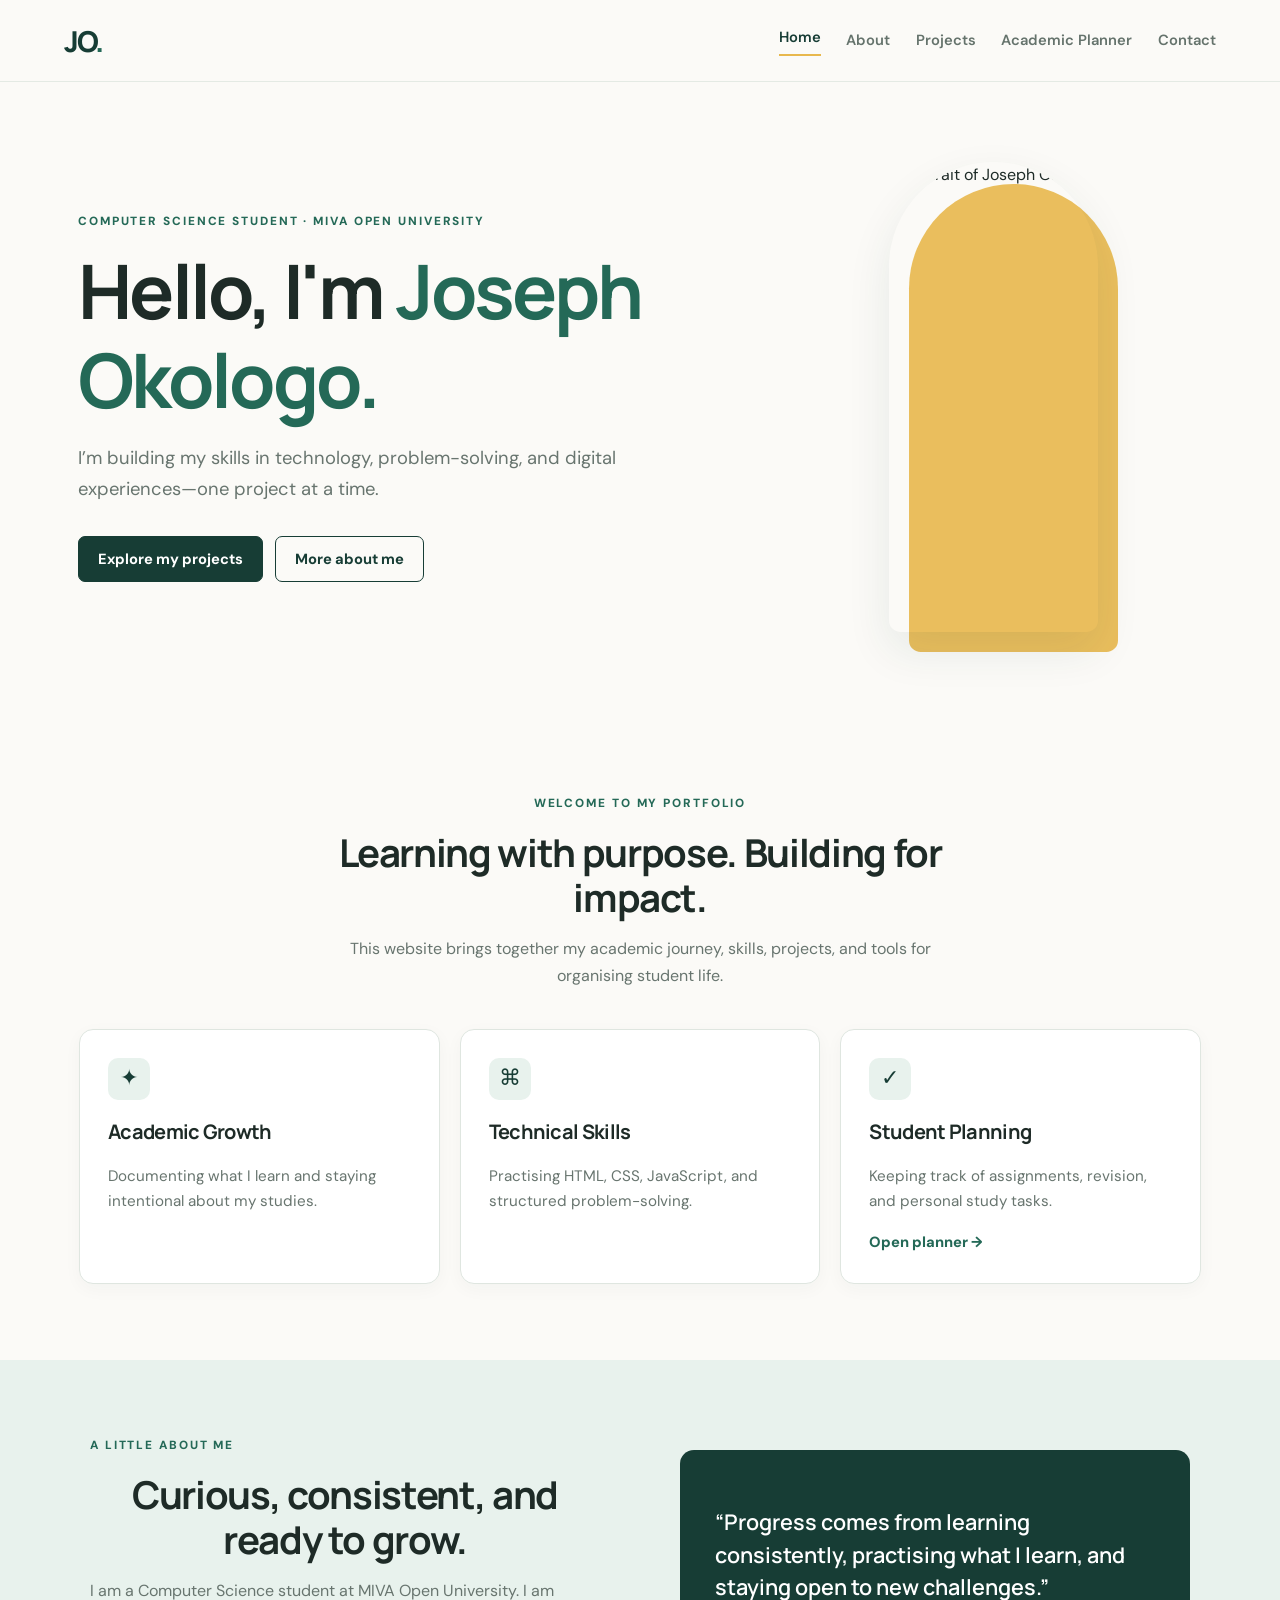
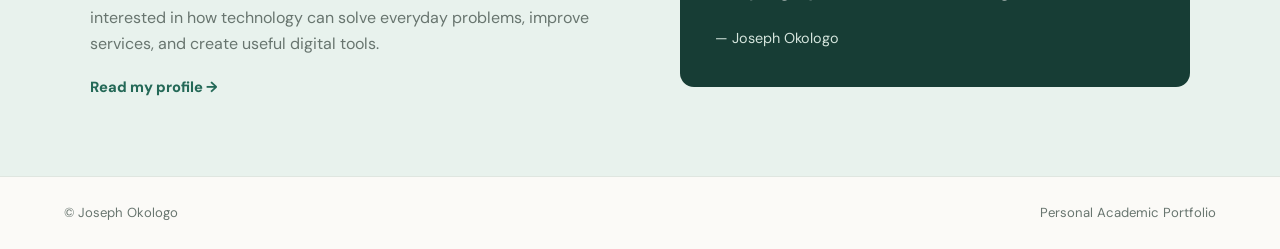
==== commit be0cccc7: "Update index.html" ====
--- a/index.html
+++ b/index.html
@@ -1,5 +1,5 @@
 <!doctype html>
-<html lang="en"><head><meta charset="utf-8"><meta name="viewport" content="width=device-width, initial-scale=1"><meta name="description" content="Joseph Okologo's academic portfolio"><title>Home | Joseph Okologo</title><link rel="stylesheet" href="styles.css"><script src="script.js" defer></script></head>
+<html lang="en"><head><meta charset="utf-8"><meta name="viewport" content="width=device-width, initial-scale=1"><meta name="description" content="Joseph Okologo's academic portfolio"><title>Home | Joseph Okologo</title><link rel="stylesheet" href="styles.css"><script src="assets/joseph.jpeg" defer></script></head>
 <body><header class="site-header"><a class="brand" href="index.html">JO<span>.</span></a><button class="menu-toggle" aria-label="Toggle navigation" aria-expanded="false">☰</button><nav class="nav"><a class="active" href="index.html">Home</a><a href="about.html">About</a><a href="projects.html">Projects</a><a href="planner.html">Academic Planner</a><a href="contact.html">Contact</a></nav></header>
 <main><section class="hero"><div class="hero-copy"><p class="eyebrow">COMPUTER SCIENCE STUDENT · MIVA OPEN UNIVERSITY</p><h1>Hello, I'm <span>Joseph Okologo.</span></h1><p class="lead">I’m building my skills in technology, problem-solving, and digital experiences—one project at a time.</p><div class="actions"><a class="button" href="projects.html">Explore my projects</a><a class="button button-outline" href="about.html">More about me</a></div></div><div class="portrait-wrap"><img class="portrait" src="assets/joseph.jpeg" alt="Portrait of Joseph Okologo"></div></section>
 <section class="section"><div class="section-heading"><p class="eyebrow">WELCOME TO MY PORTFOLIO</p><h2>Learning with purpose. Building for impact.</h2><p>This website brings together my academic journey, skills, projects, and tools for organising student life.</p></div><div class="cards three"><article class="card"><span class="card-icon">✦</span><h3>Academic Growth</h3><p>Documenting what I learn and staying intentional about my studies.</p></article><article class="card"><span class="card-icon">⌘</span><h3>Technical Skills</h3><p>Practising HTML, CSS, JavaScript, and structured problem-solving.</p></article><article class="card"><span class="card-icon">✓</span><h3>Student Planning</h3><p>Keeping track of assignments, revision, and personal study tasks.</p><a class="text-link" href="planner.html">Open planner →</a></article></div></section>
